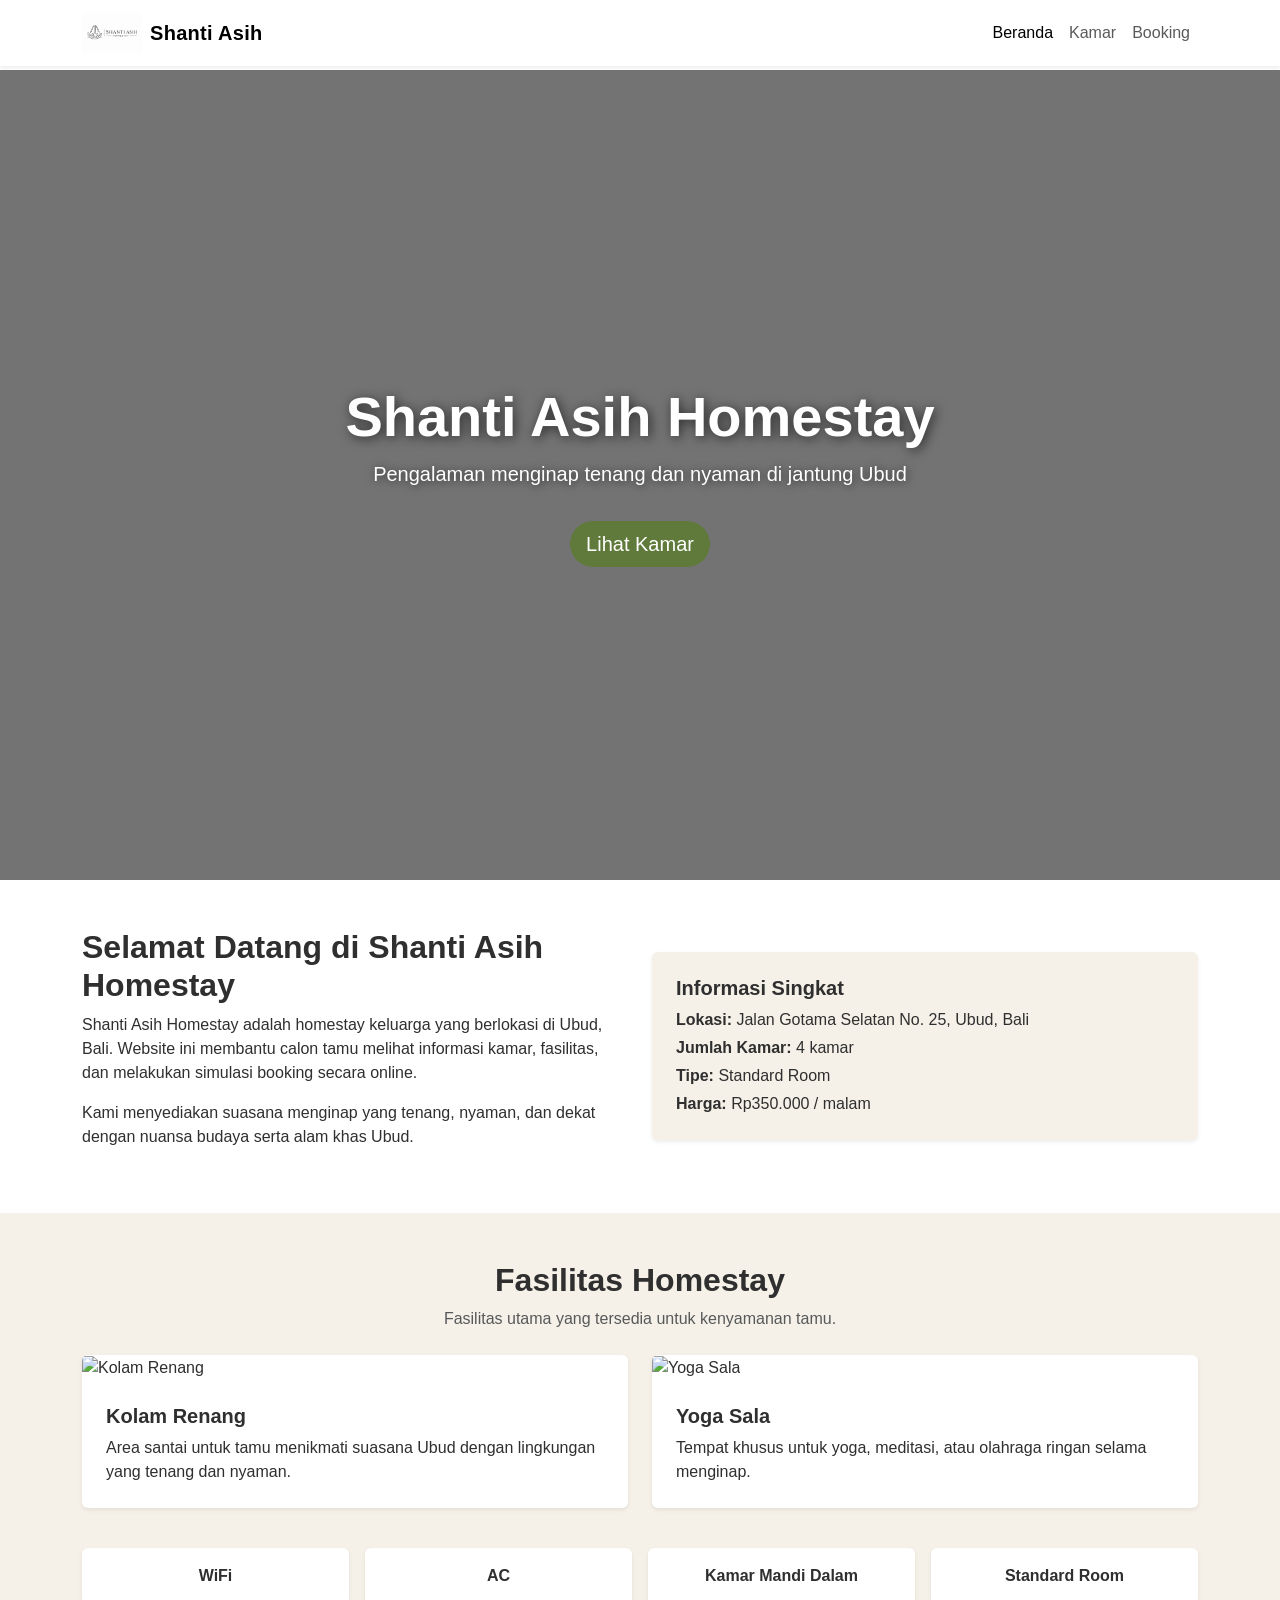
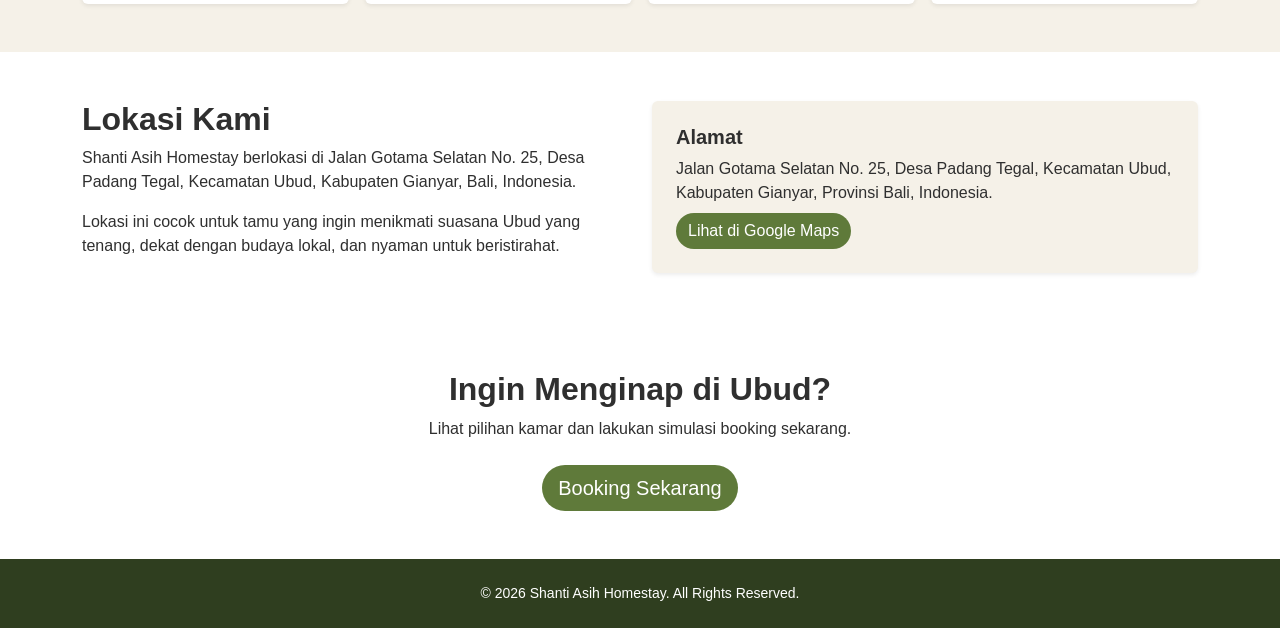
==== docs/index.html @ c5d87c3a "rename beberapa file untuk tetap bisa hosting di github pages demi keperluan project ETS" ====
<!DOCTYPE html>
<html lang="id">
<head>
  <meta charset="UTF-8">
  <meta name="viewport" content="width=device-width, initial-scale=1.0">
  <title>Shanti Asih Homestay</title>

  <!-- Bootstrap CSS -->
  <link href="https://cdn.jsdelivr.net/npm/bootstrap@5.3.3/dist/css/bootstrap.min.css" rel="stylesheet">

  <!-- Custom CSS -->
  <link rel="stylesheet" href="../css/style.css">
</head>
<body>

  <!-- Navbar -->
  <nav class="navbar navbar-expand-lg bg-white shadow-sm fixed-top">
    <div class="container">
      <a class="navbar-brand d-flex align-items-center fw-bold" href="index.html">
        <img src="../assets/images/logo.png" alt="Logo" class="logo-img me-2">
        <span>Shanti Asih</span>
      </a>

      <button class="navbar-toggler" type="button" data-bs-toggle="collapse" data-bs-target="#navbarNav">
        <span class="navbar-toggler-icon"></span>
      </button>

      <div class="collapse navbar-collapse" id="navbarNav">
        <ul class="navbar-nav ms-auto">
          <li class="nav-item"><a class="nav-link active" href="index.html">Beranda</a></li>
          <li class="nav-item"><a class="nav-link" href="rooms.html">Kamar</a></li>
          <li class="nav-item"><a class="nav-link" href="booking.html">Booking</a></li>
        </ul>
      </div>
    </div>
  </nav>

  <!-- Hero Section -->
  <section class="hero-section d-flex align-items-center">
    <div class="container text-center text-white hero-content">
      <h1 class="display-4 fw-bold hero-title">Shanti Asih Homestay</h1>
      <p class="lead hero-subtitle">Pengalaman menginap tenang dan nyaman di jantung Ubud</p>
      <a href="rooms.html" class="btn btn-main btn-lg mt-3">Lihat Kamar</a>
    </div>
  </section>

  <!-- About Section -->
  <section class="py-5">
    <div class="container">
      <div class="row align-items-center g-4">
        <div class="col-md-6">
          <h2 class="fw-bold">Selamat Datang di Shanti Asih Homestay</h2>
          <p>
            Shanti Asih Homestay adalah homestay keluarga yang berlokasi di Ubud, Bali.
            Website ini membantu calon tamu melihat informasi kamar, fasilitas, dan melakukan
            simulasi booking secara online.
          </p>
          <p>
            Kami menyediakan suasana menginap yang tenang, nyaman, dan dekat dengan nuansa
            budaya serta alam khas Ubud.
          </p>
        </div>

        <div class="col-md-6">
          <div class="info-card p-4 rounded shadow-sm">
            <h5 class="fw-bold">Informasi Singkat</h5>
            <p class="mb-1"><strong>Lokasi:</strong> Jalan Gotama Selatan No. 25, Ubud, Bali</p>
            <p class="mb-1"><strong>Jumlah Kamar:</strong> 4 kamar</p>
            <p class="mb-1"><strong>Tipe:</strong> Standard Room</p>
            <p class="mb-0"><strong>Harga:</strong> Rp350.000 / malam</p>
          </div>
        </div>
      </div>
    </div>
  </section>

  <!-- Facilities Section -->
  <section class="py-5 bg-light">
    <div class="container">
      <div class="text-center mb-4">
        <h2 class="fw-bold">Fasilitas Homestay</h2>
        <p class="text-muted">Fasilitas utama yang tersedia untuk kenyamanan tamu.</p>
      </div>

      <div class="row g-4">
        <div class="col-md-6">
          <div class="facility-card bg-white rounded shadow-sm h-100">
            <img src="../assets/images/pool.jpg" class="img-fluid facility-large-img" alt="Kolam Renang">
            <div class="p-4">
              <h5 class="fw-bold">Kolam Renang</h5>
              <p class="mb-0">
                Area santai untuk tamu menikmati suasana Ubud dengan lingkungan yang tenang dan nyaman.
              </p>
            </div>
          </div>
        </div>

        <div class="col-md-6">
          <div class="facility-card bg-white rounded shadow-sm h-100">
            <img src="../assets/images/yoga.jpg" class="img-fluid facility-large-img" alt="Yoga Sala">
            <div class="p-4">
              <h5 class="fw-bold">Yoga Sala</h5>
              <p class="mb-0">
                Tempat khusus untuk yoga, meditasi, atau olahraga ringan selama menginap.
              </p>
            </div>
          </div>
        </div>
      </div>

      <div class="row g-3 mt-4 text-center">
        <div class="col-md-3 col-6">
          <div class="small-facility-box p-3 rounded bg-white shadow-sm">WiFi</div>
        </div>

        <div class="col-md-3 col-6">
          <div class="small-facility-box p-3 rounded bg-white shadow-sm">AC</div>
        </div>

        <div class="col-md-3 col-6">
          <div class="small-facility-box p-3 rounded bg-white shadow-sm">Kamar Mandi Dalam</div>
        </div>

        <div class="col-md-3 col-6">
          <div class="small-facility-box p-3 rounded bg-white shadow-sm">Standard Room</div>
        </div>
      </div>
    </div>
  </section>

  <!-- Location Section -->
  <section class="py-5">
    <div class="container">
      <div class="row align-items-center g-4">
        <div class="col-md-6">
          <h2 class="fw-bold">Lokasi Kami</h2>
          <p>
            Shanti Asih Homestay berlokasi di Jalan Gotama Selatan No. 25,
            Desa Padang Tegal, Kecamatan Ubud, Kabupaten Gianyar, Bali, Indonesia.
          </p>
          <p>
            Lokasi ini cocok untuk tamu yang ingin menikmati suasana Ubud yang tenang,
            dekat dengan budaya lokal, dan nyaman untuk beristirahat.
          </p>
        </div>

        <div class="col-md-6">
          <div class="location-box p-4 rounded shadow-sm">
            <h5 class="fw-bold">Alamat</h5>
            <p class="mb-2">
              Jalan Gotama Selatan No. 25, Desa Padang Tegal, Kecamatan Ubud,
              Kabupaten Gianyar, Provinsi Bali, Indonesia.
            </p>
            <a href="https://www.google.com/maps/place/Shanty+asih+homestay/@-8.5115536,115.2638381,17z/data=!3m1!4b1!4m6!3m5!1s0x2dd23d003fb1e1c1:0xa6a39ba1c5813c9a!8m2!3d-8.5115536!4d115.2638381!16s%2Fg%2F11y5n9hhfb?entry=ttu&g_ep=EgoyMDI2MDQyMi4wIKXMDSoASAFQAw%3D%3D" target="_blank" class="btn btn-main">
              Lihat di Google Maps
            </a>
          </div>
        </div>
      </div>
    </div>
  </section>

  <!-- CTA Section -->
  <section class="py-5 text-center">
    <div class="container">
      <h2 class="fw-bold">Ingin Menginap di Ubud?</h2>
      <p class="mb-4">Lihat pilihan kamar dan lakukan simulasi booking sekarang.</p>
      <a href="booking.html" class="btn btn-main btn-lg">Booking Sekarang</a>
    </div>
  </section>

  <!-- Footer -->
  <footer class="py-4 footer-custom text-center">
    <p class="mb-0">&copy; 2026 Shanti Asih Homestay. All Rights Reserved.</p>
  </footer>

  <!-- Bootstrap JS -->
  <script src="https://cdn.jsdelivr.net/npm/bootstrap@5.3.3/dist/js/bootstrap.bundle.min.js"></script>

</body>
</html>
---- css/style.css ----
:root {
  --primary-dark: #2f2f2f;
  --accent-green: #5f7a3a;
  --accent-green-dark: #4f6530;
  --accent-brown: #8b6f47;
  --accent-beige: #f5f1e8;
  --white: #ffffff;
}

body {
  padding-top: 70px;
  font-family: "Segoe UI", Tahoma, Geneva, Verdana, sans-serif;
  background-color: var(--white);
  color: var(--primary-dark);
}

/* Hero Section */

.hero-section {
  min-height: 90vh;
  background:
    linear-gradient(
      rgba(0, 0, 0, 0.55),
      rgba(0, 0, 0, 0.55)
    ),
    url("../assets/images/homestay-hero.jpg");
  background-size: cover;
  background-position: center;
}

.hero-content {
  position: relative;
  z-index: 2;
}

.hero-title {
  color: #ffffff !important;
  text-shadow: 2px 2px 12px rgba(0, 0, 0, 0.65);
}

.hero-subtitle {
  color: #ffffff;
  text-shadow: 1px 1px 8px rgba(0, 0, 0, 0.6);
}

/* Navbar */

.navbar {
  backdrop-filter: blur(10px);
}

.navbar-brand {
  letter-spacing: 0.3px;
  font-weight: 700;
}

.logo-img {
  height: 40px;
  width: auto;
}

.nav-link {
  font-weight: 500;
  transition: 0.25s;
}

.nav-link:hover {
  color: var(--accent-green) !important;
}

/* Background */

.bg-light {
  background-color: var(--accent-beige) !important;
}

/* Cards */

.info-card,
.location-box {
  background-color: var(--accent-beige);
  border-radius: 18px;
}

section h1,
section h2,
section h3 {
  color: var(--primary-dark);
  font-weight: 700;
}

/* Buttons */

.btn {
  border-radius: 999px;
  transition: 0.25s ease;
}

.btn-main {
  background-color: var(--accent-green);
  color: white;
  border: none;
}

.btn-main:hover {
  background-color: var(--accent-green-dark);
  color: white;
  transform: translateY(-2px);
}

.btn-main:active {
  transform: translateY(0);
}

/* Room Cards */

.card {
  border-radius: 18px;
  overflow: hidden;
  transition: 0.3s ease;
  border: none;
}

.card:hover {
  transform: translateY(-6px);
  box-shadow: 0 12px 24px rgba(0, 0, 0, 0.12);
}

/* Facilities */

.facility-card {
  overflow: hidden;
  transition: 0.3s ease;
  border-radius: 18px;
}

.facility-card:hover {
  transform: translateY(-6px);
  box-shadow: 0 12px 24px rgba(0, 0, 0, 0.12);
}

.facility-large-img {
  width: 100%;
  height: 260px;
  object-fit: cover;
}

.small-facility-box {
  font-weight: 600;
  color: var(--primary-dark);
  transition: 0.25s;
  border-radius: 14px;
}

.small-facility-box:hover {
  transform: translateY(-3px);
  border: 1px solid var(--accent-green);
}

/* Images */

.room-img {
  height: 260px;
  object-fit: cover;
}

.detail-img {
  width: 100%;
  height: 420px;
  object-fit: cover;
  border-radius: 18px;
}

.gallery-img {
  width: 100%;
  height: 240px;
  object-fit: cover;
  border-radius: 16px;
  transition: 0.3s;
}

.gallery-img:hover {
  transform: scale(1.03);
}

/* FAQ */

.accordion-button:not(.collapsed) {
  background-color: #e8eadf;
  color: var(--primary-dark);
}

.accordion-button:focus {
  box-shadow: none;
}

/* Tables */

.table-success {
  --bs-table-bg: #e8eadf;
  --bs-table-color: #2f2f2f;
}

/* Footer */

.footer-custom {
  background-color: #2f3e1f;
  color: white;
  font-size: 14px;
}

/* Responsive */

@media (max-width: 768px) {

  .hero-title {
    font-size: 2rem;
  }

  .facility-large-img {
    height: 220px;
  }

  .detail-img {
    height: 300px;
  }

  .room-img {
    height: 220px;
  }
}
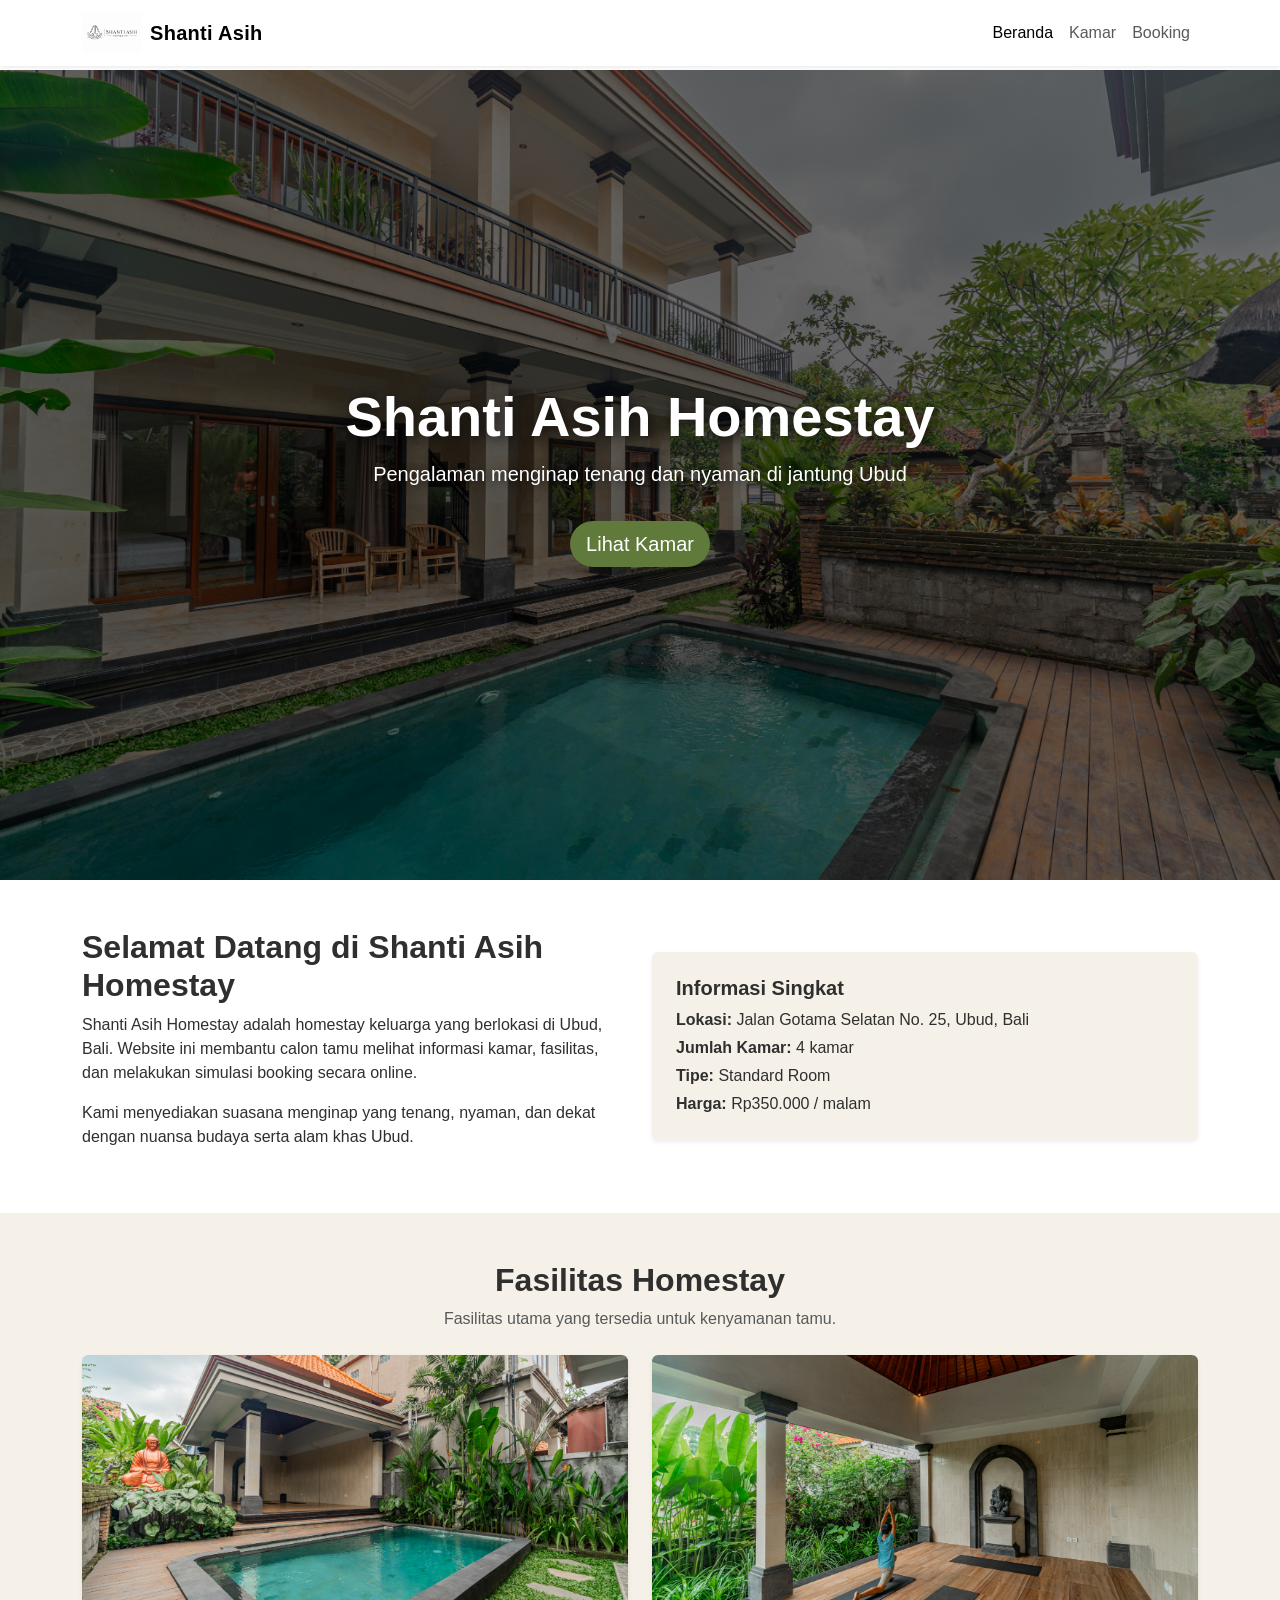
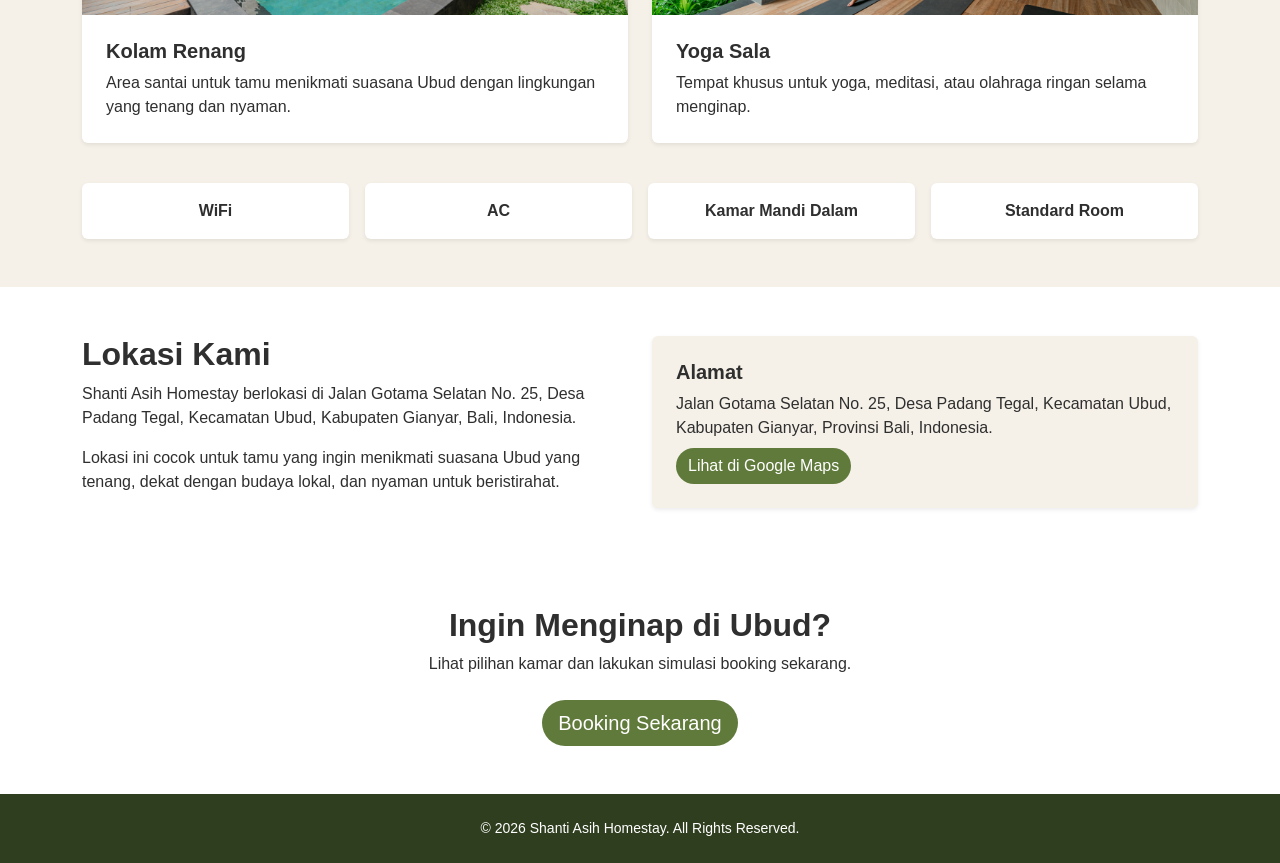
==== commit b716da4f: "Edit dan copy beberapa folder" ====
--- a/docs/index.html
+++ b/docs/index.html
@@ -9,7 +9,7 @@
   <link href="https://cdn.jsdelivr.net/npm/bootstrap@5.3.3/dist/css/bootstrap.min.css" rel="stylesheet">
 
   <!-- Custom CSS -->
-  <link rel="stylesheet" href="../css/style.css">
+  <link rel="stylesheet" href="css/style.css">
 </head>
 <body>
 
@@ -17,7 +17,7 @@
   <nav class="navbar navbar-expand-lg bg-white shadow-sm fixed-top">
     <div class="container">
       <a class="navbar-brand d-flex align-items-center fw-bold" href="index.html">
-        <img src="../assets/images/logo.png" alt="Logo" class="logo-img me-2">
+        <img src="assets/images/logo.png" alt="Logo" class="logo-img me-2">
         <span>Shanti Asih</span>
       </a>
 
@@ -85,7 +85,7 @@
       <div class="row g-4">
         <div class="col-md-6">
           <div class="facility-card bg-white rounded shadow-sm h-100">
-            <img src="../assets/images/pool.jpg" class="img-fluid facility-large-img" alt="Kolam Renang">
+            <img src="assets/images/pool.jpg" class="img-fluid facility-large-img" alt="Kolam Renang">
             <div class="p-4">
               <h5 class="fw-bold">Kolam Renang</h5>
               <p class="mb-0">
@@ -97,7 +97,7 @@
 
         <div class="col-md-6">
           <div class="facility-card bg-white rounded shadow-sm h-100">
-            <img src="../assets/images/yoga.jpg" class="img-fluid facility-large-img" alt="Yoga Sala">
+            <img src="assets/images/yoga.jpg" class="img-fluid facility-large-img" alt="Yoga Sala">
             <div class="p-4">
               <h5 class="fw-bold">Yoga Sala</h5>
               <p class="mb-0">
--- a/docs/css/style.css
+++ b/docs/css/style.css
@@ -0,0 +1,231 @@
+:root {
+  --primary-dark: #2f2f2f;
+  --accent-green: #5f7a3a;
+  --accent-green-dark: #4f6530;
+  --accent-brown: #8b6f47;
+  --accent-beige: #f5f1e8;
+  --white: #ffffff;
+}
+
+body {
+  padding-top: 70px;
+  font-family: "Segoe UI", Tahoma, Geneva, Verdana, sans-serif;
+  background-color: var(--white);
+  color: var(--primary-dark);
+}
+
+/* Hero Section */
+
+.hero-section {
+  min-height: 90vh;
+  background:
+    linear-gradient(
+      rgba(0, 0, 0, 0.55),
+      rgba(0, 0, 0, 0.55)
+    ),
+    url("../assets/images/homestay-hero.jpg");
+  background-size: cover;
+  background-position: center;
+}
+
+.hero-content {
+  position: relative;
+  z-index: 2;
+}
+
+.hero-title {
+  color: #ffffff !important;
+  text-shadow: 2px 2px 12px rgba(0, 0, 0, 0.65);
+}
+
+.hero-subtitle {
+  color: #ffffff;
+  text-shadow: 1px 1px 8px rgba(0, 0, 0, 0.6);
+}
+
+/* Navbar */
+
+.navbar {
+  backdrop-filter: blur(10px);
+}
+
+.navbar-brand {
+  letter-spacing: 0.3px;
+  font-weight: 700;
+}
+
+.logo-img {
+  height: 40px;
+  width: auto;
+}
+
+.nav-link {
+  font-weight: 500;
+  transition: 0.25s;
+}
+
+.nav-link:hover {
+  color: var(--accent-green) !important;
+}
+
+/* Background */
+
+.bg-light {
+  background-color: var(--accent-beige) !important;
+}
+
+/* Cards */
+
+.info-card,
+.location-box {
+  background-color: var(--accent-beige);
+  border-radius: 18px;
+}
+
+section h1,
+section h2,
+section h3 {
+  color: var(--primary-dark);
+  font-weight: 700;
+}
+
+/* Buttons */
+
+.btn {
+  border-radius: 999px;
+  transition: 0.25s ease;
+}
+
+.btn-main {
+  background-color: var(--accent-green);
+  color: white;
+  border: none;
+}
+
+.btn-main:hover {
+  background-color: var(--accent-green-dark);
+  color: white;
+  transform: translateY(-2px);
+}
+
+.btn-main:active {
+  transform: translateY(0);
+}
+
+/* Room Cards */
+
+.card {
+  border-radius: 18px;
+  overflow: hidden;
+  transition: 0.3s ease;
+  border: none;
+}
+
+.card:hover {
+  transform: translateY(-6px);
+  box-shadow: 0 12px 24px rgba(0, 0, 0, 0.12);
+}
+
+/* Facilities */
+
+.facility-card {
+  overflow: hidden;
+  transition: 0.3s ease;
+  border-radius: 18px;
+}
+
+.facility-card:hover {
+  transform: translateY(-6px);
+  box-shadow: 0 12px 24px rgba(0, 0, 0, 0.12);
+}
+
+.facility-large-img {
+  width: 100%;
+  height: 260px;
+  object-fit: cover;
+}
+
+.small-facility-box {
+  font-weight: 600;
+  color: var(--primary-dark);
+  transition: 0.25s;
+  border-radius: 14px;
+}
+
+.small-facility-box:hover {
+  transform: translateY(-3px);
+  border: 1px solid var(--accent-green);
+}
+
+/* Images */
+
+.room-img {
+  height: 260px;
+  object-fit: cover;
+}
+
+.detail-img {
+  width: 100%;
+  height: 420px;
+  object-fit: cover;
+  border-radius: 18px;
+}
+
+.gallery-img {
+  width: 100%;
+  height: 240px;
+  object-fit: cover;
+  border-radius: 16px;
+  transition: 0.3s;
+}
+
+.gallery-img:hover {
+  transform: scale(1.03);
+}
+
+/* FAQ */
+
+.accordion-button:not(.collapsed) {
+  background-color: #e8eadf;
+  color: var(--primary-dark);
+}
+
+.accordion-button:focus {
+  box-shadow: none;
+}
+
+/* Tables */
+
+.table-success {
+  --bs-table-bg: #e8eadf;
+  --bs-table-color: #2f2f2f;
+}
+
+/* Footer */
+
+.footer-custom {
+  background-color: #2f3e1f;
+  color: white;
+  font-size: 14px;
+}
+
+/* Responsive */
+
+@media (max-width: 768px) {
+
+  .hero-title {
+    font-size: 2rem;
+  }
+
+  .facility-large-img {
+    height: 220px;
+  }
+
+  .detail-img {
+    height: 300px;
+  }
+
+  .room-img {
+    height: 220px;
+  }
+}
